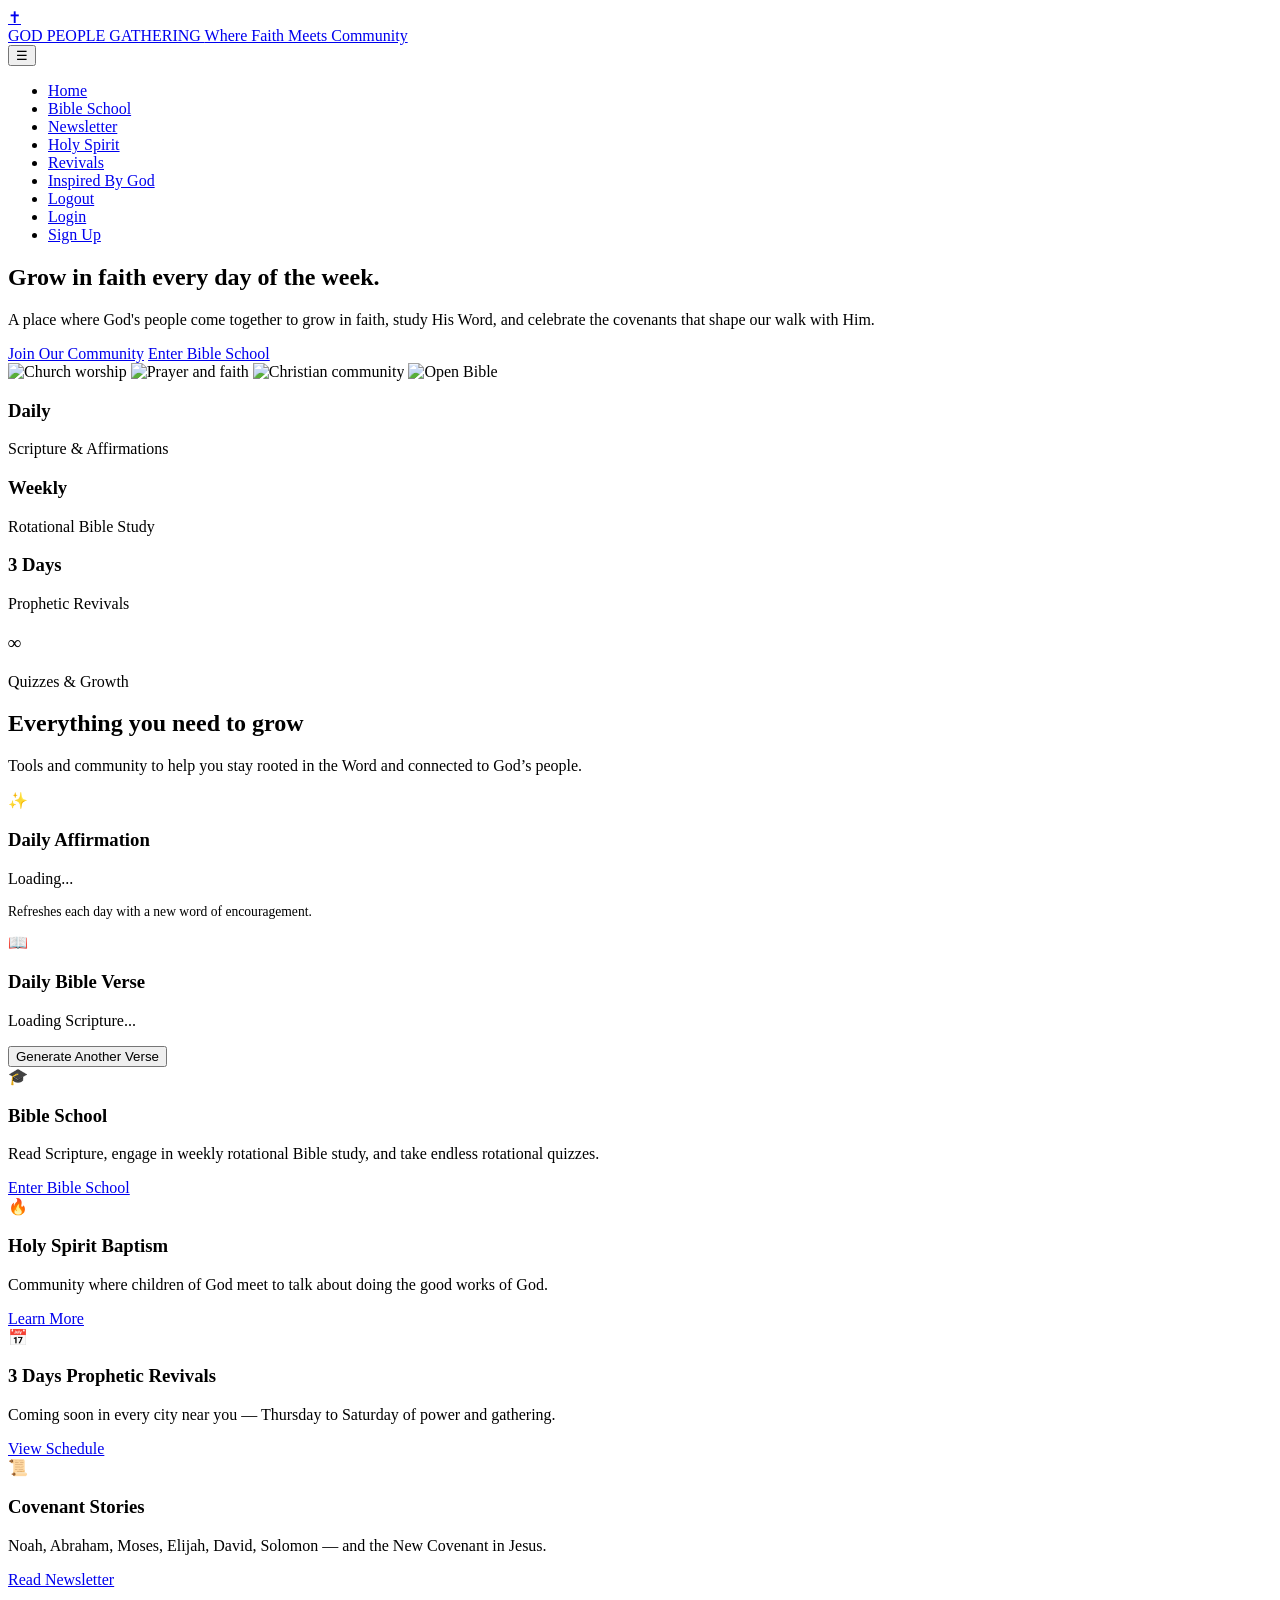
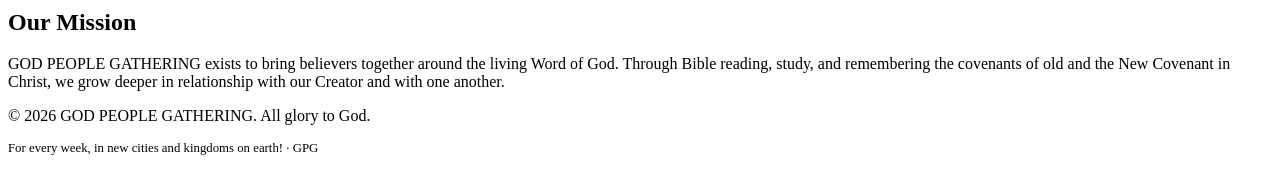
==== index.html @ 375986ec "Add files via upload" ====
<!DOCTYPE html>
<html lang="en">
<head>
  <meta charset="UTF-8">
  <meta name="viewport" content="width=device-width, initial-scale=1.0">
  <title>GOD PEOPLE GATHERING | Grow in Faith Every Day</title>
  <meta name="description" content="A place where God's people come together to grow in faith, study His Word, and celebrate the covenants that shape our walk with Him.">
  <link rel="stylesheet" href="css/styles.css">
</head>
<body>
  <header class="header">
    <div class="nav-container">
      <a href="index.html" class="logo">
        <div class="logo-icon">✝</div>
        <div class="logo-text">
          GOD PEOPLE GATHERING
          <span>Where Faith Meets Community</span>
        </div>
      </a>
      <button class="menu-toggle" aria-label="Menu" onclick="document.querySelector('.nav-links').classList.toggle('open')">☰</button>
      <ul class="nav-links">
        <li><a href="index.html" class="active">Home</a></li>
        <li><a href="bible-school.html">Bible School</a></li>
        <li><a href="newsletter.html">Newsletter</a></li>
        <li><a href="holy-spirit.html">Holy Spirit</a></li>
        <li><a href="revivals.html">Revivals</a></li>
        <li><a href="book.html">Inspired By God</a></li>
        <li class="hidden" data-auth><a href="#" onclick="logout(); return false;">Logout</a></li>
        <li data-guest><a href="login.html" class="btn-auth">Login</a></li>
        <li data-guest><a href="signup.html" class="btn-auth">Sign Up</a></li>
      </ul>
    </div>
  </header>

  <main class="main">
    <div id="member-welcome" class="member-welcome hidden"></div>

    <!-- Hero — Subsplash-style soft gradient -->
    <section class="hero">
      <h1>Grow in faith <span>every day of the week.</span></h1>
      <p>A place where God's people come together to grow in faith, study His Word, and celebrate the covenants that shape our walk with Him.</p>
      <div class="hero-ctas" data-guest>
        <a href="signup.html" class="btn btn-cta">Join Our Community</a>
        <a href="bible-school.html" class="btn btn-secondary">Enter Bible School</a>
      </div>
    </section>

    <!-- Image gallery -->
    <div class="home-gallery">
      <img src="https://images.unsplash.com/photo-1438232992991-995b7058bbb3?w=500&q=80" alt="Church worship">
      <img src="https://images.unsplash.com/photo-1507692049790-de58290a4334?w=500&q=80" alt="Prayer and faith">
      <img src="https://images.unsplash.com/photo-1529070538774-1843cb3265df?w=500&q=80" alt="Christian community">
      <img src="https://images.unsplash.com/photo-1529070538774-1843cb3265df?w=500&q=80" alt="Open Bible">
    </div>

    <!-- Stats bar -->
    <div class="stats-bar">
      <div class="stat-item">
        <h3>Daily</h3>
        <p>Scripture & Affirmations</p>
      </div>
      <div class="stat-item">
        <h3>Weekly</h3>
        <p>Rotational Bible Study</p>
      </div>
      <div class="stat-item">
        <h3>3 Days</h3>
        <p>Prophetic Revivals</p>
      </div>
      <div class="stat-item">
        <h3>∞</h3>
        <p>Quizzes & Growth</p>
      </div>
    </div>

    <!-- Feature cards -->
    <section class="features-section">
      <h2>Everything you need to grow</h2>
      <p>Tools and community to help you stay rooted in the Word and connected to God’s people.</p>
    </section>

    <div class="dashboard-cards">
      <div class="card">
        <div class="card-header">
          <div class="card-icon">✨</div>
          <h3>Daily Affirmation</h3>
        </div>
        <p class="affirmation-text" id="daily-affirmation">Loading...</p>
        <p style="font-size:0.85rem; color:var(--text-muted);">Refreshes each day with a new word of encouragement.</p>
      </div>

      <div class="card">
        <div class="card-header">
          <div class="card-icon">📖</div>
          <h3>Daily Bible Verse</h3>
        </div>
        <p class="verse-text" id="daily-verse">Loading Scripture...</p>
        <p class="verse-ref" id="daily-verse-ref"></p>
        <button class="btn btn-outline mt-1" id="random-verse-btn">Generate Another Verse</button>
      </div>

      <div class="card">
        <div class="card-header">
          <div class="card-icon">🎓</div>
          <h3>Bible School</h3>
        </div>
        <p style="color:var(--text-muted); margin-bottom:1rem;">Read Scripture, engage in weekly rotational Bible study, and take endless rotational quizzes.</p>
        <a href="bible-school.html" class="btn btn-primary">Enter Bible School</a>
      </div>

      <div class="card">
        <div class="card-header">
          <div class="card-icon">🔥</div>
          <h3>Holy Spirit Baptism</h3>
        </div>
        <p style="color:var(--text-muted); margin-bottom:1rem;">Community where children of God meet to talk about doing the good works of God.</p>
        <a href="holy-spirit.html" class="btn btn-primary">Learn More</a>
      </div>

      <div class="card">
        <div class="card-header">
          <div class="card-icon">📅</div>
          <h3>3 Days Prophetic Revivals</h3>
        </div>
        <p style="color:var(--text-muted); margin-bottom:1rem;">Coming soon in every city near you — Thursday to Saturday of power and gathering.</p>
        <a href="revivals.html" class="btn btn-primary">View Schedule</a>
      </div>

      <div class="card">
        <div class="card-header">
          <div class="card-icon">📜</div>
          <h3>Covenant Stories</h3>
        </div>
        <p style="color:var(--text-muted); margin-bottom:1rem;">Noah, Abraham, Moses, Elijah, David, Solomon — and the New Covenant in Jesus.</p>
        <a href="newsletter.html" class="btn btn-primary">Read Newsletter</a>
      </div>
    </div>

    <!-- Mission -->
    <section class="mission-section">
      <h2>Our Mission</h2>
      <p>
        GOD PEOPLE GATHERING exists to bring believers together around the living Word of God.
        Through Bible reading, study, and remembering the covenants of old and the New Covenant in Christ,
        we grow deeper in relationship with our Creator and with one another.
      </p>
    </section>
  </main>

  <footer class="footer">
    <p>© 2026 GOD PEOPLE GATHERING. All glory to God.</p>
    <p style="margin-top:0.4rem; font-size:0.8rem;">For every week, in new cities and kingdoms on earth! · GPG</p>
  </footer>

  <script src="js/app.js"></script>
</body>
</html>
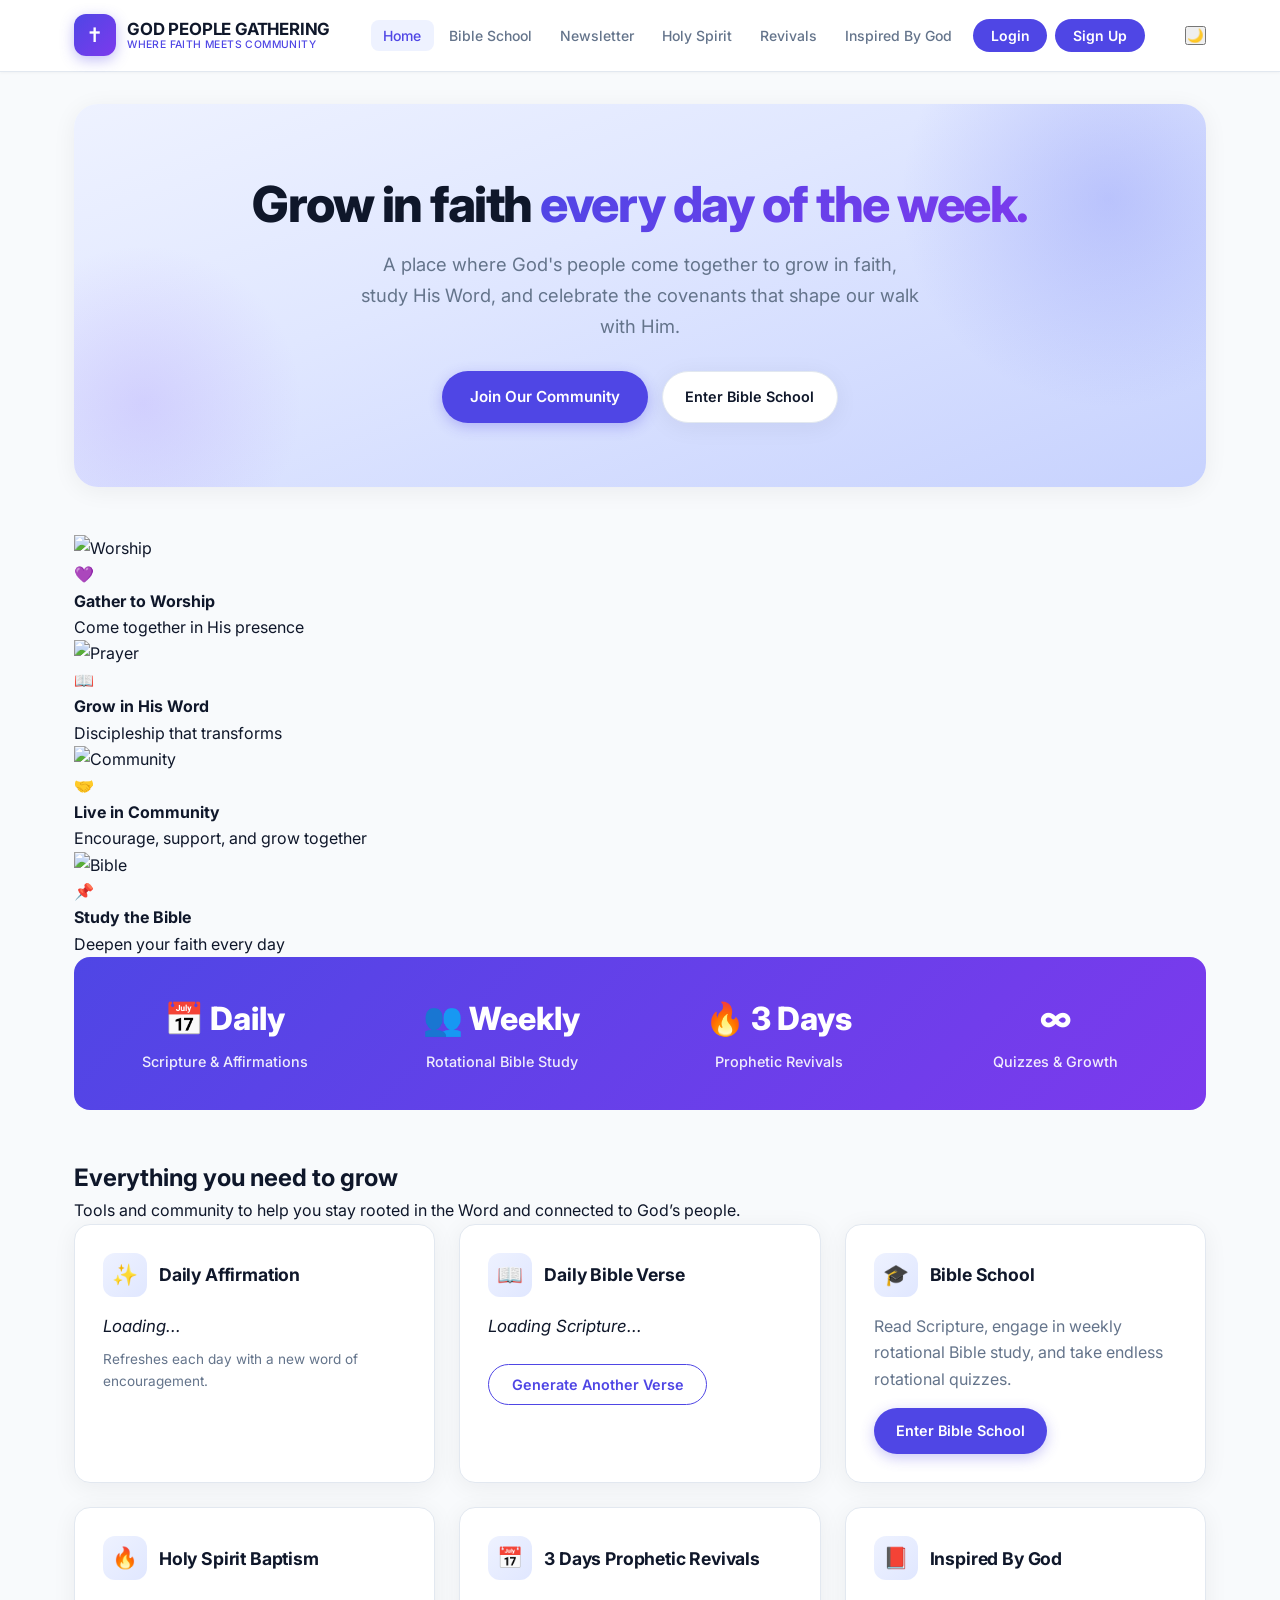
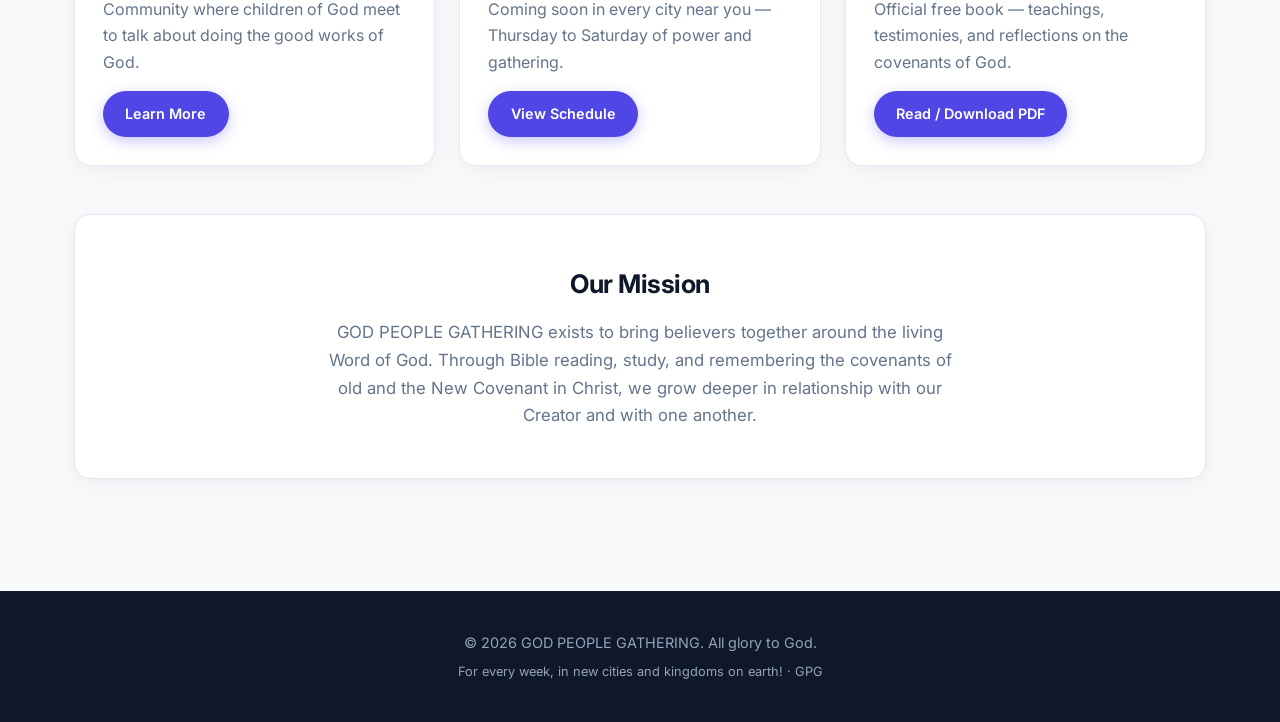
==== commit 425cbc25: "Add files via upload" ====
--- a/index.html
+++ b/index.html
@@ -6,6 +6,13 @@
   <title>GOD PEOPLE GATHERING | Grow in Faith Every Day</title>
   <meta name="description" content="A place where God's people come together to grow in faith, study His Word, and celebrate the covenants that shape our walk with Him.">
   <link rel="stylesheet" href="css/styles.css">
+  <script>
+    // Apply saved theme immediately to avoid flash
+    (function() {
+      const t = localStorage.getItem('gpg_theme') || 'light';
+      document.documentElement.setAttribute('data-theme', t);
+    })();
+  </script>
 </head>
 <body>
   <header class="header">
@@ -29,13 +36,14 @@
         <li data-guest><a href="login.html" class="btn-auth">Login</a></li>
         <li data-guest><a href="signup.html" class="btn-auth">Sign Up</a></li>
       </ul>
+      <button class="theme-toggle" id="theme-toggle" aria-label="Toggle dark mode" title="Toggle background color">🌙</button>
     </div>
   </header>
 
   <main class="main">
     <div id="member-welcome" class="member-welcome hidden"></div>
 
-    <!-- Hero — Subsplash-style soft gradient -->
+    <!-- Hero -->
     <section class="hero">
       <h1>Grow in faith <span>every day of the week.</span></h1>
       <p>A place where God's people come together to grow in faith, study His Word, and celebrate the covenants that shape our walk with Him.</p>
@@ -45,26 +53,54 @@
       </div>
     </section>
 
-    <!-- Image gallery -->
-    <div class="home-gallery">
-      <img src="https://images.unsplash.com/photo-1438232992991-995b7058bbb3?w=500&q=80" alt="Church worship">
-      <img src="https://images.unsplash.com/photo-1507692049790-de58290a4334?w=500&q=80" alt="Prayer and faith">
-      <img src="https://images.unsplash.com/photo-1529070538774-1843cb3265df?w=500&q=80" alt="Christian community">
-      <img src="https://images.unsplash.com/photo-1529070538774-1843cb3265df?w=500&q=80" alt="Open Bible">
+    <!-- Feature image cards (Imagine style) -->
+    <div class="feature-cards">
+      <div class="feature-card">
+        <img src="https://images.unsplash.com/photo-1438232992991-995b7058bbb3?w=500&q=80" alt="Worship">
+        <div class="fc-body">
+          <div class="fc-icon">💜</div>
+          <h4>Gather to Worship</h4>
+          <p>Come together in His presence</p>
+        </div>
+      </div>
+      <div class="feature-card">
+        <img src="https://images.unsplash.com/photo-1507692049790-de58290a4334?w=500&q=80" alt="Prayer">
+        <div class="fc-body">
+          <div class="fc-icon">📖</div>
+          <h4>Grow in His Word</h4>
+          <p>Discipleship that transforms</p>
+        </div>
+      </div>
+      <div class="feature-card">
+        <img src="https://images.unsplash.com/photo-1529156069898-49953e39b3ac?w=500&q=80" alt="Community">
+        <div class="fc-body">
+          <div class="fc-icon">🤝</div>
+          <h4>Live in Community</h4>
+          <p>Encourage, support, and grow together</p>
+        </div>
+      </div>
+      <div class="feature-card">
+        <img src="https://images.unsplash.com/photo-1529070538774-1843cb3265df?w=500&q=80" alt="Bible">
+        <div class="fc-body">
+          <div class="fc-icon">📌</div>
+          <h4>Study the Bible</h4>
+          <p>Deepen your faith every day</p>
+        </div>
+      </div>
     </div>
 
     <!-- Stats bar -->
     <div class="stats-bar">
       <div class="stat-item">
-        <h3>Daily</h3>
+        <h3>📅 Daily</h3>
         <p>Scripture & Affirmations</p>
       </div>
       <div class="stat-item">
-        <h3>Weekly</h3>
+        <h3>👥 Weekly</h3>
         <p>Rotational Bible Study</p>
       </div>
       <div class="stat-item">
-        <h3>3 Days</h3>
+        <h3>🔥 3 Days</h3>
         <p>Prophetic Revivals</p>
       </div>
       <div class="stat-item">
@@ -73,11 +109,11 @@
       </div>
     </div>
 
-    <!-- Feature cards -->
-    <section class="features-section">
+    <!-- Everything you need -->
+    <div class="section-heading">
       <h2>Everything you need to grow</h2>
       <p>Tools and community to help you stay rooted in the Word and connected to God’s people.</p>
-    </section>
+    </div>
 
     <div class="dashboard-cards">
       <div class="card">
@@ -128,11 +164,11 @@
 
       <div class="card">
         <div class="card-header">
-          <div class="card-icon">📜</div>
-          <h3>Covenant Stories</h3>
+          <div class="card-icon">📕</div>
+          <h3>Inspired By God</h3>
         </div>
-        <p style="color:var(--text-muted); margin-bottom:1rem;">Noah, Abraham, Moses, Elijah, David, Solomon — and the New Covenant in Jesus.</p>
-        <a href="newsletter.html" class="btn btn-primary">Read Newsletter</a>
+        <p style="color:var(--text-muted); margin-bottom:1rem;">Official free book — teachings, testimonies, and reflections on the covenants of God.</p>
+        <a href="book.html" class="btn btn-primary">Read / Download PDF</a>
       </div>
     </div>
 
--- a/css/styles.css
+++ b/css/styles.css
@@ -0,0 +1,703 @@
+/* GOD PEOPLE GATHERING — Subsplash-inspired clean modern design */
+@import url('https://fonts.googleapis.com/css2?family=Inter:wght@400;500;600;700;800&display=swap');
+
+:root {
+  --bg: #f8fafc;
+  --bg-card: #ffffff;
+  --bg-elevated: #f1f5f9;
+  --primary: #4f46e5;
+  --primary-dark: #4338ca;
+  --primary-light: #818cf8;
+  --accent: #6366f1;
+  --blue: #3b82f6;
+  --blue-soft: #60a5fa;
+  --yellow: #f59e0b;
+  --gold: #fbbf24;
+  --text: #0f172a;
+  --text-muted: #64748b;
+  --text-light: #94a3b8;
+  --border: #e2e8f0;
+  --success: #10b981;
+  --error: #ef4444;
+  --shadow: 0 4px 24px rgba(15, 23, 42, 0.06);
+  --shadow-lg: 0 12px 40px rgba(15, 23, 42, 0.1);
+  --radius: 16px;
+  --radius-sm: 10px;
+  --transition: all 0.25s ease;
+}
+
+* {
+  margin: 0;
+  padding: 0;
+  box-sizing: border-box;
+}
+
+body {
+  font-family: 'Inter', system-ui, -apple-system, sans-serif;
+  background: var(--bg);
+  color: var(--text);
+  line-height: 1.65;
+  min-height: 100vh;
+  -webkit-font-smoothing: antialiased;
+}
+
+/* ========== HEADER ========== */
+.header {
+  background: rgba(255, 255, 255, 0.92);
+  backdrop-filter: blur(12px);
+  border-bottom: 1px solid var(--border);
+  position: sticky;
+  top: 0;
+  z-index: 1000;
+  box-shadow: 0 1px 3px rgba(0,0,0,0.04);
+}
+
+.nav-container {
+  max-width: 1180px;
+  margin: 0 auto;
+  padding: 0.9rem 1.5rem;
+  display: flex;
+  align-items: center;
+  justify-content: space-between;
+  gap: 1rem;
+}
+
+.logo {
+  display: flex;
+  align-items: center;
+  gap: 0.7rem;
+  text-decoration: none;
+  color: var(--text);
+}
+
+.logo-icon {
+  width: 42px;
+  height: 42px;
+  background: linear-gradient(135deg, #4f46e5, #7c3aed);
+  border-radius: 12px;
+  display: flex;
+  align-items: center;
+  justify-content: center;
+  font-size: 1.25rem;
+  font-weight: bold;
+  color: #fff;
+  box-shadow: 0 4px 14px rgba(79, 70, 229, 0.35);
+}
+
+.logo-text {
+  font-size: 1.05rem;
+  font-weight: 700;
+  letter-spacing: -0.2px;
+  color: var(--text);
+  line-height: 1.2;
+}
+
+.logo-text span {
+  display: block;
+  font-size: 0.65rem;
+  font-weight: 500;
+  color: var(--primary);
+  letter-spacing: 0.4px;
+  text-transform: uppercase;
+}
+
+.nav-links {
+  display: flex;
+  list-style: none;
+  gap: 0.15rem;
+  align-items: center;
+  flex-wrap: wrap;
+}
+
+.nav-links a {
+  color: var(--text-muted);
+  text-decoration: none;
+  padding: 0.45rem 0.8rem;
+  border-radius: 8px;
+  font-weight: 500;
+  font-size: 0.875rem;
+  transition: var(--transition);
+}
+
+.nav-links a:hover,
+.nav-links a.active {
+  background: #eef2ff;
+  color: var(--primary);
+}
+
+.nav-links .btn-auth {
+  background: var(--primary);
+  color: #fff !important;
+  font-weight: 600;
+  margin-left: 0.35rem;
+  padding: 0.5rem 1.1rem;
+  border-radius: 999px;
+}
+
+.nav-links .btn-auth:hover {
+  background: var(--primary-dark);
+  color: #fff !important;
+}
+
+.menu-toggle {
+  display: none;
+  background: none;
+  border: none;
+  color: var(--text);
+  font-size: 1.6rem;
+  cursor: pointer;
+  padding: 0.25rem;
+}
+
+/* ========== MAIN ========== */
+.main {
+  max-width: 1180px;
+  margin: 0 auto;
+  padding: 0 1.5rem 3rem;
+  min-height: calc(100vh - 160px);
+}
+
+/* ========== HERO (Subsplash-style) ========== */
+.hero {
+  background: linear-gradient(160deg, #eef2ff 0%, #e0e7ff 40%, #c7d2fe 100%);
+  border-radius: 24px;
+  padding: 4.5rem 2.5rem 4rem;
+  text-align: center;
+  margin: 2rem 0 3rem;
+  position: relative;
+  overflow: hidden;
+  box-shadow: var(--shadow);
+}
+
+.hero::before {
+  content: '';
+  position: absolute;
+  top: -30%;
+  right: -10%;
+  width: 420px;
+  height: 420px;
+  background: radial-gradient(circle, rgba(129, 140, 248, 0.35) 0%, transparent 70%);
+  border-radius: 50%;
+  pointer-events: none;
+}
+
+.hero::after {
+  content: '';
+  position: absolute;
+  bottom: -20%;
+  left: -8%;
+  width: 320px;
+  height: 320px;
+  background: radial-gradient(circle, rgba(167, 139, 250, 0.25) 0%, transparent 70%);
+  border-radius: 50%;
+  pointer-events: none;
+}
+
+.hero h1 {
+  font-size: clamp(2rem, 5vw, 3.1rem);
+  font-weight: 800;
+  margin-bottom: 1rem;
+  position: relative;
+  color: var(--text);
+  letter-spacing: -0.03em;
+  line-height: 1.15;
+}
+
+.hero h1 span {
+  background: linear-gradient(135deg, #4f46e5, #7c3aed);
+  -webkit-background-clip: text;
+  -webkit-text-fill-color: transparent;
+  background-clip: text;
+}
+
+.hero p {
+  font-size: 1.15rem;
+  color: var(--text-muted);
+  max-width: 560px;
+  margin: 0 auto 1.75rem;
+  position: relative;
+  line-height: 1.7;
+}
+
+.hero-ctas {
+  display: flex;
+  gap: 0.85rem;
+  justify-content: center;
+  flex-wrap: wrap;
+  position: relative;
+}
+
+/* ========== BUTTONS ========== */
+.btn {
+  display: inline-flex;
+  align-items: center;
+  justify-content: center;
+  gap: 0.4rem;
+  padding: 0.7rem 1.4rem;
+  border-radius: 999px;
+  font-weight: 600;
+  font-size: 0.9rem;
+  text-decoration: none;
+  border: none;
+  cursor: pointer;
+  transition: var(--transition);
+  font-family: inherit;
+}
+
+.btn-primary {
+  background: var(--primary);
+  color: #fff;
+  box-shadow: 0 4px 14px rgba(79, 70, 229, 0.3);
+}
+
+.btn-primary:hover {
+  background: var(--primary-dark);
+  transform: translateY(-1px);
+  box-shadow: 0 6px 18px rgba(79, 70, 229, 0.35);
+}
+
+.btn-gold,
+.btn-cta {
+  background: var(--primary);
+  color: #fff;
+  box-shadow: 0 4px 14px rgba(79, 70, 229, 0.3);
+  padding: 0.85rem 1.75rem;
+  font-size: 0.95rem;
+}
+
+.btn-gold:hover,
+.btn-cta:hover {
+  background: var(--primary-dark);
+  transform: translateY(-1px);
+}
+
+.btn-outline {
+  background: transparent;
+  color: var(--primary);
+  border: 1.5px solid var(--primary);
+}
+
+.btn-outline:hover {
+  background: #eef2ff;
+}
+
+.btn-secondary {
+  background: #fff;
+  color: var(--text);
+  border: 1.5px solid var(--border);
+  box-shadow: var(--shadow);
+}
+
+.btn-secondary:hover {
+  border-color: var(--primary-light);
+  color: var(--primary);
+}
+
+.mt-1 { margin-top: 0.75rem; }
+
+/* ========== GALLERY ========== */
+.home-gallery {
+  display: grid;
+  grid-template-columns: repeat(4, 1fr);
+  gap: 1rem;
+  margin-bottom: 3rem;
+}
+
+.home-gallery img {
+  width: 100%;
+  height: 160px;
+  object-fit: cover;
+  border-radius: var(--radius);
+  box-shadow: var(--shadow);
+  transition: var(--transition);
+}
+
+.home-gallery img:hover {
+  transform: scale(1.02);
+  box-shadow: var(--shadow-lg);
+}
+
+/* ========== DASHBOARD CARDS ========== */
+.dashboard-cards {
+  display: grid;
+  grid-template-columns: repeat(auto-fit, minmax(300px, 1fr));
+  gap: 1.5rem;
+  margin-bottom: 3rem;
+}
+
+.card {
+  background: var(--bg-card);
+  border-radius: var(--radius);
+  padding: 1.75rem;
+  box-shadow: var(--shadow);
+  border: 1px solid var(--border);
+  transition: var(--transition);
+}
+
+.card:hover {
+  box-shadow: var(--shadow-lg);
+  border-color: #c7d2fe;
+  transform: translateY(-2px);
+}
+
+.card-header {
+  display: flex;
+  align-items: center;
+  gap: 0.75rem;
+  margin-bottom: 1rem;
+}
+
+.card-icon {
+  width: 44px;
+  height: 44px;
+  background: linear-gradient(135deg, #eef2ff, #e0e7ff);
+  border-radius: 12px;
+  display: flex;
+  align-items: center;
+  justify-content: center;
+  font-size: 1.3rem;
+  flex-shrink: 0;
+}
+
+.card h3 {
+  font-size: 1.1rem;
+  font-weight: 700;
+  color: var(--text);
+  letter-spacing: -0.01em;
+}
+
+.affirmation-text,
+.verse-text {
+  font-size: 1.05rem;
+  color: var(--text);
+  margin-bottom: 0.5rem;
+  line-height: 1.6;
+  font-style: italic;
+}
+
+.verse-ref {
+  font-size: 0.9rem;
+  color: var(--primary);
+  font-weight: 600;
+  margin-bottom: 0.75rem;
+}
+
+/* ========== MISSION / SECTION ========== */
+.mission-section {
+  background: var(--bg-card);
+  border-radius: var(--radius);
+  padding: 3rem 2.5rem;
+  text-align: center;
+  border: 1px solid var(--border);
+  box-shadow: var(--shadow);
+  margin-bottom: 2rem;
+}
+
+.mission-section h2 {
+  font-size: 1.6rem;
+  font-weight: 700;
+  color: var(--text);
+  margin-bottom: 0.85rem;
+  letter-spacing: -0.02em;
+}
+
+.mission-section p {
+  max-width: 640px;
+  margin: 0 auto;
+  color: var(--text-muted);
+  font-size: 1.05rem;
+}
+
+/* ========== STATS BAR (Subsplash-style) ========== */
+.stats-bar {
+  display: grid;
+  grid-template-columns: repeat(auto-fit, minmax(140px, 1fr));
+  gap: 1.5rem;
+  background: linear-gradient(135deg, #4f46e5, #7c3aed);
+  border-radius: var(--radius);
+  padding: 2.25rem 1.5rem;
+  margin-bottom: 3rem;
+  color: #fff;
+  text-align: center;
+}
+
+.stat-item h3 {
+  font-size: 2rem;
+  font-weight: 800;
+  margin-bottom: 0.25rem;
+}
+
+.stat-item p {
+  font-size: 0.9rem;
+  opacity: 0.9;
+  font-weight: 500;
+}
+
+/* ========== FEATURE GRID (tools style) ========== */
+.features-section {
+  margin-bottom: 3rem;
+}
+
+.features-section > h2 {
+  text-align: center;
+  font-size: 1.75rem;
+  font-weight: 800;
+  margin-bottom: 0.5rem;
+  letter-spacing: -0.02em;
+}
+
+.features-section > p {
+  text-align: center;
+  color: var(--text-muted);
+  max-width: 520px;
+  margin: 0 auto 2rem;
+}
+
+/* ========== FOOTER ========== */
+.footer {
+  background: #0f172a;
+  color: #94a3b8;
+  text-align: center;
+  padding: 2.5rem 1.5rem;
+  margin-top: 2rem;
+}
+
+.footer p {
+  font-size: 0.9rem;
+}
+
+.footer a {
+  color: #a5b4fc;
+  text-decoration: none;
+}
+
+/* ========== MEMBER WELCOME ========== */
+.member-welcome {
+  background: linear-gradient(135deg, #eef2ff, #e0e7ff);
+  border: 1px solid #c7d2fe;
+  border-radius: var(--radius);
+  padding: 1rem 1.5rem;
+  margin: 1.5rem 0 0;
+  font-weight: 500;
+  color: var(--primary-dark);
+}
+
+.hidden {
+  display: none !important;
+}
+
+/* ========== FORMS (login/signup) ========== */
+.auth-container {
+  max-width: 420px;
+  margin: 3rem auto;
+  background: var(--bg-card);
+  border-radius: var(--radius);
+  padding: 2.5rem;
+  box-shadow: var(--shadow-lg);
+  border: 1px solid var(--border);
+}
+
+.auth-container h1 {
+  font-size: 1.6rem;
+  font-weight: 700;
+  margin-bottom: 0.5rem;
+  text-align: center;
+}
+
+.auth-container .subtitle {
+  text-align: center;
+  color: var(--text-muted);
+  margin-bottom: 1.75rem;
+  font-size: 0.95rem;
+}
+
+.form-group {
+  margin-bottom: 1.15rem;
+}
+
+.form-group label {
+  display: block;
+  font-weight: 600;
+  font-size: 0.875rem;
+  margin-bottom: 0.4rem;
+  color: var(--text);
+}
+
+.form-group input,
+.form-group select,
+.form-group textarea {
+  width: 100%;
+  padding: 0.7rem 1rem;
+  border: 1.5px solid var(--border);
+  border-radius: var(--radius-sm);
+  font-size: 0.95rem;
+  font-family: inherit;
+  transition: var(--transition);
+  background: #fff;
+  color: var(--text);
+}
+
+.form-group input:focus,
+.form-group select:focus,
+.form-group textarea:focus {
+  outline: none;
+  border-color: var(--primary);
+  box-shadow: 0 0 0 3px rgba(79, 70, 229, 0.15);
+}
+
+.form-error {
+  color: var(--error);
+  font-size: 0.85rem;
+  margin-top: 0.35rem;
+}
+
+.form-success {
+  color: var(--success);
+  font-size: 0.9rem;
+  text-align: center;
+  margin-bottom: 1rem;
+}
+
+/* ========== BIBLE SCHOOL & OTHER PAGES ========== */
+.page-hero {
+  text-align: center;
+  padding: 2.5rem 1rem 1.5rem;
+}
+
+.page-hero h1 {
+  font-size: 2rem;
+  font-weight: 800;
+  letter-spacing: -0.02em;
+  margin-bottom: 0.5rem;
+}
+
+.page-hero p {
+  color: var(--text-muted);
+  max-width: 560px;
+  margin: 0 auto;
+}
+
+.bible-controls {
+  display: flex;
+  gap: 0.75rem;
+  flex-wrap: wrap;
+  margin-bottom: 1.5rem;
+  align-items: center;
+}
+
+.bible-controls select {
+  padding: 0.6rem 1rem;
+  border: 1.5px solid var(--border);
+  border-radius: var(--radius-sm);
+  font-family: inherit;
+  font-size: 0.9rem;
+  background: #fff;
+}
+
+#bible-text {
+  background: var(--bg-card);
+  border: 1px solid var(--border);
+  border-radius: var(--radius);
+  padding: 1.75rem;
+  box-shadow: var(--shadow);
+  line-height: 1.8;
+}
+
+.verse {
+  margin-bottom: 0.6rem;
+}
+
+.verse-num {
+  font-weight: 700;
+  color: var(--primary);
+  margin-right: 0.4rem;
+  font-size: 0.85rem;
+}
+
+.study-card,
+.quiz-card {
+  background: var(--bg-card);
+  border: 1px solid var(--border);
+  border-radius: var(--radius);
+  padding: 1.5rem;
+  margin-bottom: 1.25rem;
+  box-shadow: var(--shadow);
+}
+
+.study-card h3 {
+  font-size: 1.15rem;
+  margin-bottom: 0.5rem;
+  color: var(--primary);
+}
+
+/* ========== NEWSLETTER / CONTENT PAGES ========== */
+.content-block {
+  background: var(--bg-card);
+  border: 1px solid var(--border);
+  border-radius: var(--radius);
+  padding: 2rem;
+  margin-bottom: 1.5rem;
+  box-shadow: var(--shadow);
+}
+
+.content-block h2 {
+  font-size: 1.35rem;
+  font-weight: 700;
+  margin-bottom: 0.75rem;
+  color: var(--text);
+}
+
+.content-block h3 {
+  font-size: 1.1rem;
+  font-weight: 600;
+  margin: 1.25rem 0 0.5rem;
+  color: var(--primary);
+}
+
+/* ========== RESPONSIVE ========== */
+@media (max-width: 900px) {
+  .home-gallery {
+    grid-template-columns: repeat(2, 1fr);
+  }
+  .nav-links {
+    display: none;
+  }
+  .nav-links.open {
+    display: flex;
+    flex-direction: column;
+    position: absolute;
+    top: 100%;
+    left: 0;
+    right: 0;
+    background: #fff;
+    border-bottom: 1px solid var(--border);
+    padding: 1rem;
+    box-shadow: var(--shadow-lg);
+    z-index: 999;
+  }
+  .menu-toggle {
+    display: block;
+  }
+}
+
+@media (max-width: 600px) {
+  .hero {
+    padding: 3rem 1.25rem;
+    border-radius: 18px;
+  }
+  .home-gallery {
+    grid-template-columns: 1fr 1fr;
+    gap: 0.6rem;
+  }
+  .home-gallery img {
+    height: 120px;
+  }
+  .dashboard-cards {
+    grid-template-columns: 1fr;
+  }
+  .stats-bar {
+    grid-template-columns: 1fr 1fr;
+  }
+}
+
+.text-center { text-align: center; }
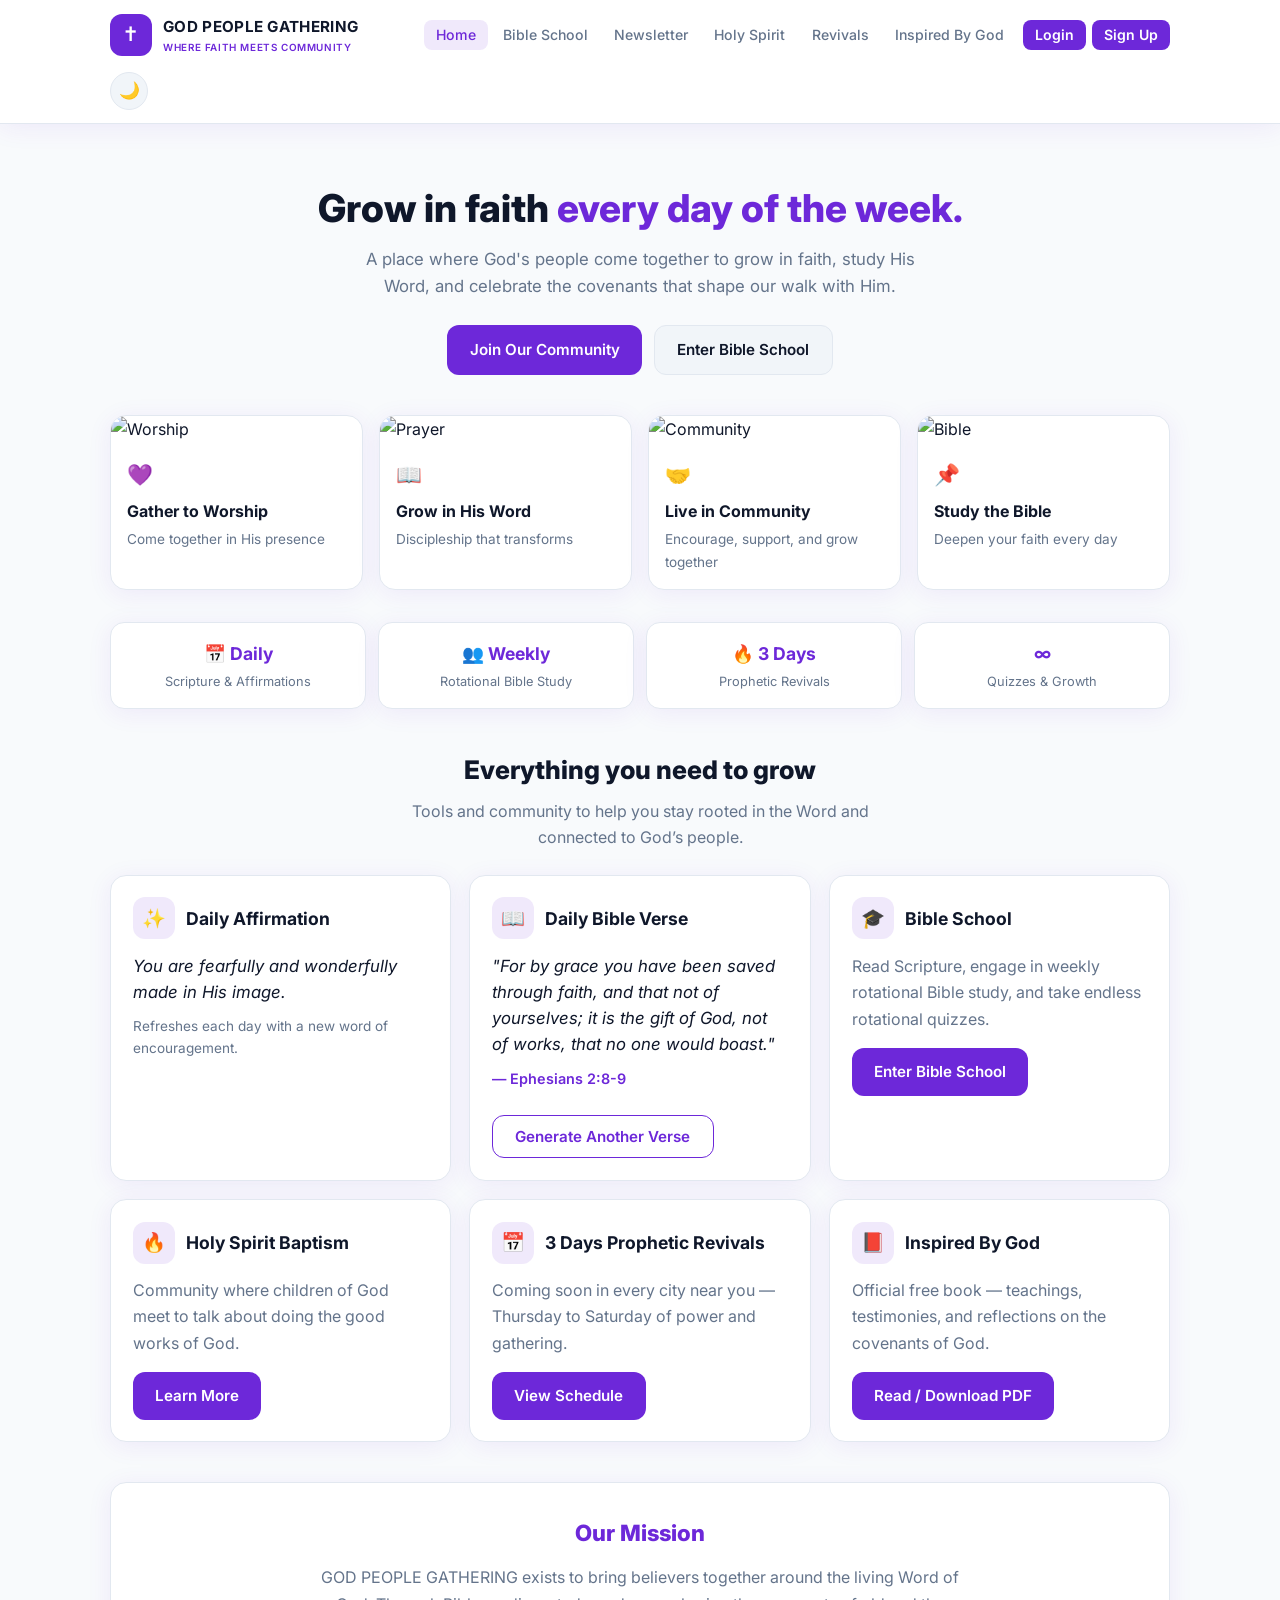
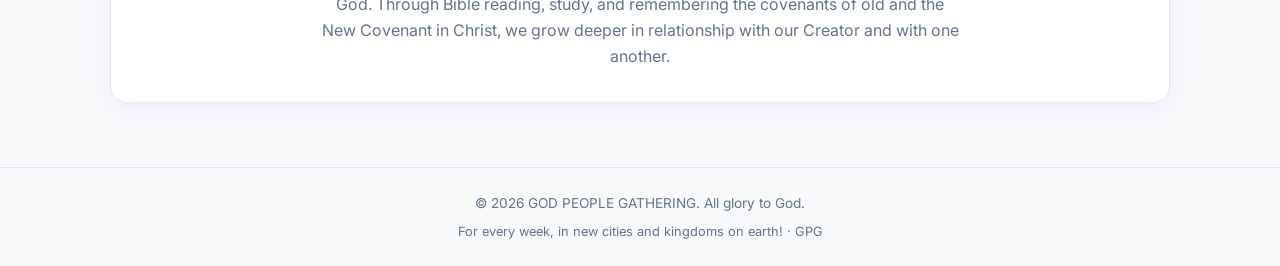
==== commit 545639cf: "Update index.html" ====
--- a/index.html
+++ b/index.html
@@ -5,14 +5,364 @@
   <meta name="viewport" content="width=device-width, initial-scale=1.0">
   <title>GOD PEOPLE GATHERING | Grow in Faith Every Day</title>
   <meta name="description" content="A place where God's people come together to grow in faith, study His Word, and celebrate the covenants that shape our walk with Him.">
-  <link rel="stylesheet" href="css/styles.css">
+  <link rel="preconnect" href="https://fonts.googleapis.com">
+  <link href="https://fonts.googleapis.com/css2?family=Inter:wght@400;500;600;700;800&display=swap" rel="stylesheet">
   <script>
-    // Apply saved theme immediately to avoid flash
     (function() {
       const t = localStorage.getItem('gpg_theme') || 'light';
       document.documentElement.setAttribute('data-theme', t);
     })();
   </script>
+  <style>
+    :root {
+      --bg: #f8fafc;
+      --bg-card: #ffffff;
+      --bg-elevated: #f1f5f9;
+      --primary: #6d28d9;
+      --primary-dark: #5b21b6;
+      --primary-light: #8b5cf6;
+      --accent: #7c3aed;
+      --text: #0f172a;
+      --text-muted: #64748b;
+      --text-light: #94a3b8;
+      --border: #e2e8f0;
+      --success: #10b981;
+      --error: #ef4444;
+      --shadow: 0 4px 24px rgba(109, 40, 217, 0.08);
+      --radius: 16px;
+      --transition: all 0.25s ease;
+    }
+    [data-theme="dark"] {
+      --bg: #0f172a;
+      --bg-card: #1e293b;
+      --bg-elevated: #334155;
+      --text: #f1f5f9;
+      --text-muted: #94a3b8;
+      --text-light: #64748b;
+      --border: #334155;
+      --shadow: 0 4px 24px rgba(0,0,0,0.4);
+    }
+    * { margin: 0; padding: 0; box-sizing: border-box; }
+    body {
+      font-family: 'Inter', system-ui, -apple-system, sans-serif;
+      background: var(--bg);
+      color: var(--text);
+      line-height: 1.65;
+      min-height: 100vh;
+    }
+    .header {
+      background: var(--bg-card);
+      border-bottom: 1px solid var(--border);
+      position: sticky;
+      top: 0;
+      z-index: 100;
+      box-shadow: var(--shadow);
+    }
+    .nav-container {
+      max-width: 1100px;
+      margin: 0 auto;
+      padding: 0.85rem 1.25rem;
+      display: flex;
+      align-items: center;
+      justify-content: space-between;
+      gap: 1rem;
+      flex-wrap: wrap;
+    }
+    .logo {
+      display: flex;
+      align-items: center;
+      gap: 0.7rem;
+      text-decoration: none;
+      color: var(--text);
+    }
+    .logo-icon {
+      width: 42px;
+      height: 42px;
+      background: var(--primary);
+      border-radius: 12px;
+      display: flex;
+      align-items: center;
+      justify-content: center;
+      font-size: 1.25rem;
+      color: #fff;
+      font-weight: 700;
+    }
+    .logo-text {
+      font-size: 0.95rem;
+      font-weight: 700;
+      letter-spacing: 0.3px;
+    }
+    .logo-text span {
+      display: block;
+      font-size: 0.62rem;
+      color: var(--primary);
+      font-weight: 600;
+      letter-spacing: 0.6px;
+      text-transform: uppercase;
+    }
+    .nav-links {
+      display: flex;
+      list-style: none;
+      gap: 0.15rem;
+      align-items: center;
+      flex-wrap: wrap;
+    }
+    .nav-links a {
+      color: var(--text-muted);
+      text-decoration: none;
+      padding: 0.4rem 0.75rem;
+      border-radius: 8px;
+      font-weight: 500;
+      font-size: 0.88rem;
+      transition: var(--transition);
+    }
+    .nav-links a:hover,
+    .nav-links a.active {
+      background: rgba(109, 40, 217, 0.1);
+      color: var(--primary);
+    }
+    .nav-links .btn-auth {
+      background: var(--primary);
+      color: #fff !important;
+      font-weight: 600;
+      margin-left: 0.25rem;
+    }
+    .nav-links .btn-auth:hover {
+      background: var(--primary-dark);
+      color: #fff !important;
+    }
+    .menu-toggle {
+      display: none;
+      background: none;
+      border: none;
+      color: var(--primary);
+      font-size: 1.5rem;
+      cursor: pointer;
+    }
+    .theme-toggle {
+      background: var(--bg-elevated);
+      border: 1px solid var(--border);
+      border-radius: 50%;
+      width: 38px;
+      height: 38px;
+      font-size: 1.05rem;
+      cursor: pointer;
+      display: flex;
+      align-items: center;
+      justify-content: center;
+    }
+    .main {
+      max-width: 1100px;
+      margin: 0 auto;
+      padding: 1.75rem 1.25rem 3rem;
+    }
+    .member-welcome {
+      background: rgba(109, 40, 217, 0.08);
+      border: 1px solid rgba(109, 40, 217, 0.2);
+      border-radius: 12px;
+      padding: 0.85rem 1.1rem;
+      margin-bottom: 1.5rem;
+      text-align: center;
+      color: var(--primary);
+      font-weight: 600;
+    }
+    .hidden { display: none !important; }
+    .hero {
+      text-align: center;
+      padding: 2rem 0 2.5rem;
+    }
+    .hero h1 {
+      font-size: clamp(1.7rem, 4vw, 2.4rem);
+      font-weight: 800;
+      line-height: 1.25;
+      margin-bottom: 0.85rem;
+    }
+    .hero h1 span { color: var(--primary); }
+    .hero p {
+      color: var(--text-muted);
+      font-size: 1.05rem;
+      max-width: 560px;
+      margin: 0 auto 1.5rem;
+    }
+    .hero-ctas {
+      display: flex;
+      gap: 0.75rem;
+      justify-content: center;
+      flex-wrap: wrap;
+    }
+    .btn {
+      display: inline-flex;
+      align-items: center;
+      justify-content: center;
+      padding: 0.7rem 1.4rem;
+      border-radius: 12px;
+      font-size: 0.95rem;
+      font-weight: 600;
+      font-family: inherit;
+      cursor: pointer;
+      border: none;
+      text-decoration: none;
+      transition: var(--transition);
+    }
+    .btn-cta, .btn-primary {
+      background: var(--primary);
+      color: #fff;
+    }
+    .btn-cta:hover, .btn-primary:hover { background: var(--primary-dark); }
+    .btn-secondary {
+      background: var(--bg-elevated);
+      color: var(--text);
+      border: 1.5px solid var(--border);
+    }
+    .btn-secondary:hover { border-color: var(--primary); color: var(--primary); }
+    .btn-outline {
+      background: transparent;
+      color: var(--primary);
+      border: 1.5px solid var(--primary);
+    }
+    .btn-outline:hover { background: var(--primary); color: #fff; }
+    .feature-cards {
+      display: grid;
+      grid-template-columns: repeat(auto-fit, minmax(220px, 1fr));
+      gap: 1rem;
+      margin-bottom: 2rem;
+    }
+    .feature-card {
+      background: var(--bg-card);
+      border: 1px solid var(--border);
+      border-radius: var(--radius);
+      overflow: hidden;
+      box-shadow: var(--shadow);
+    }
+    .feature-card img {
+      width: 100%;
+      height: 140px;
+      object-fit: cover;
+    }
+    .fc-body { padding: 1rem; }
+    .fc-icon { font-size: 1.3rem; margin-bottom: 0.35rem; }
+    .fc-body h4 { font-size: 1rem; font-weight: 700; margin-bottom: 0.25rem; }
+    .fc-body p { font-size: 0.85rem; color: var(--text-muted); }
+    .stats-bar {
+      display: grid;
+      grid-template-columns: repeat(4, 1fr);
+      gap: 0.75rem;
+      margin-bottom: 2.5rem;
+      text-align: center;
+    }
+    .stat-item {
+      background: var(--bg-card);
+      border: 1px solid var(--border);
+      border-radius: 14px;
+      padding: 1rem 0.5rem;
+      box-shadow: var(--shadow);
+    }
+    .stat-item h3 { font-size: 1.1rem; font-weight: 700; color: var(--primary); margin-bottom: 0.2rem; }
+    .stat-item p { font-size: 0.8rem; color: var(--text-muted); }
+    .section-heading {
+      text-align: center;
+      margin-bottom: 1.5rem;
+    }
+    .section-heading h2 {
+      font-size: 1.6rem;
+      font-weight: 800;
+      margin-bottom: 0.4rem;
+    }
+    .section-heading p {
+      color: var(--text-muted);
+      font-size: 1rem;
+      max-width: 480px;
+      margin: 0 auto;
+    }
+    .dashboard-cards {
+      display: grid;
+      grid-template-columns: repeat(auto-fit, minmax(280px, 1fr));
+      gap: 1.15rem;
+      margin-bottom: 2.5rem;
+    }
+    .card {
+      background: var(--bg-card);
+      border: 1px solid var(--border);
+      border-radius: var(--radius);
+      padding: 1.35rem;
+      box-shadow: var(--shadow);
+    }
+    .card-header {
+      display: flex;
+      align-items: center;
+      gap: 0.7rem;
+      margin-bottom: 0.85rem;
+    }
+    .card-icon {
+      width: 42px;
+      height: 42px;
+      background: rgba(109, 40, 217, 0.1);
+      border-radius: 12px;
+      display: flex;
+      align-items: center;
+      justify-content: center;
+      font-size: 1.2rem;
+    }
+    .card-header h3 {
+      font-size: 1.1rem;
+      font-weight: 700;
+    }
+    .affirmation-text, .verse-text {
+      font-size: 1.05rem;
+      font-style: italic;
+      color: var(--text);
+      margin-bottom: 0.6rem;
+      min-height: 2.5em;
+      line-height: 1.55;
+    }
+    .verse-ref {
+      font-size: 0.9rem;
+      font-weight: 600;
+      color: var(--primary);
+      margin-bottom: 0.75rem;
+    }
+    .mt-1 { margin-top: 0.75rem; }
+    .mission-section {
+      text-align: center;
+      padding: 2rem 1.5rem;
+      background: var(--bg-card);
+      border: 1px solid var(--border);
+      border-radius: var(--radius);
+      box-shadow: var(--shadow);
+    }
+    .mission-section h2 {
+      font-size: 1.4rem;
+      font-weight: 800;
+      margin-bottom: 0.75rem;
+      color: var(--primary);
+    }
+    .mission-section p {
+      color: var(--text-muted);
+      max-width: 640px;
+      margin: 0 auto;
+      font-size: 1rem;
+    }
+    .footer {
+      text-align: center;
+      padding: 1.5rem;
+      color: var(--text-muted);
+      font-size: 0.85rem;
+      border-top: 1px solid var(--border);
+      margin-top: 1rem;
+    }
+    @media (max-width: 768px) {
+      .menu-toggle { display: block; }
+      .nav-links {
+        display: none;
+        width: 100%;
+        flex-direction: column;
+        padding: 0.75rem 0;
+      }
+      .nav-links.open { display: flex; }
+      .nav-links a { width: 100%; text-align: center; }
+      .stats-bar { grid-template-columns: 1fr 1fr; }
+    }
+  </style>
 </head>
 <body>
   <header class="header">
@@ -43,7 +393,6 @@
   <main class="main">
     <div id="member-welcome" class="member-welcome hidden"></div>
 
-    <!-- Hero -->
     <section class="hero">
       <h1>Grow in faith <span>every day of the week.</span></h1>
       <p>A place where God's people come together to grow in faith, study His Word, and celebrate the covenants that shape our walk with Him.</p>
@@ -53,10 +402,9 @@
       </div>
     </section>
 
-    <!-- Feature image cards (Imagine style) -->
     <div class="feature-cards">
       <div class="feature-card">
-        <img src="https://images.unsplash.com/photo-1438232992991-995b7058bbb3?w=500&q=80" alt="Worship">
+        <img src="https://images.unsplash.com/photo-1438232992991-995b7058bbb3?w=500&q=80" alt="Worship" loading="lazy">
         <div class="fc-body">
           <div class="fc-icon">💜</div>
           <h4>Gather to Worship</h4>
@@ -64,7 +412,7 @@
         </div>
       </div>
       <div class="feature-card">
-        <img src="https://images.unsplash.com/photo-1507692049790-de58290a4334?w=500&q=80" alt="Prayer">
+        <img src="https://images.unsplash.com/photo-1507692049790-de58290a4334?w=500&q=80" alt="Prayer" loading="lazy">
         <div class="fc-body">
           <div class="fc-icon">📖</div>
           <h4>Grow in His Word</h4>
@@ -72,7 +420,7 @@
         </div>
       </div>
       <div class="feature-card">
-        <img src="https://images.unsplash.com/photo-1529156069898-49953e39b3ac?w=500&q=80" alt="Community">
+        <img src="https://images.unsplash.com/photo-1529156069898-49953e39b3ac?w=500&q=80" alt="Community" loading="lazy">
         <div class="fc-body">
           <div class="fc-icon">🤝</div>
           <h4>Live in Community</h4>
@@ -80,7 +428,7 @@
         </div>
       </div>
       <div class="feature-card">
-        <img src="https://images.unsplash.com/photo-1529070538774-1843cb3265df?w=500&q=80" alt="Bible">
+        <img src="https://images.unsplash.com/photo-1529070538774-1843cb3265df?w=500&q=80" alt="Bible" loading="lazy">
         <div class="fc-body">
           <div class="fc-icon">📌</div>
           <h4>Study the Bible</h4>
@@ -89,7 +437,6 @@
       </div>
     </div>
 
-    <!-- Stats bar -->
     <div class="stats-bar">
       <div class="stat-item">
         <h3>📅 Daily</h3>
@@ -109,7 +456,6 @@
       </div>
     </div>
 
-    <!-- Everything you need -->
     <div class="section-heading">
       <h2>Everything you need to grow</h2>
       <p>Tools and community to help you stay rooted in the Word and connected to God’s people.</p>
@@ -172,7 +518,6 @@
       </div>
     </div>
 
-    <!-- Mission -->
     <section class="mission-section">
       <h2>Our Mission</h2>
       <p>
@@ -188,6 +533,180 @@
     <p style="margin-top:0.4rem; font-size:0.8rem;">For every week, in new cities and kingdoms on earth! · GPG</p>
   </footer>
 
-  <script src="js/app.js"></script>
+  <script>
+  (function () {
+    'use strict';
+
+    /* ===== THEME ===== */
+    const root = document.documentElement;
+    const themeBtn = document.getElementById('theme-toggle');
+    if (themeBtn) {
+      const t = root.getAttribute('data-theme') || 'light';
+      themeBtn.textContent = t === 'dark' ? '☀️' : '🌙';
+      themeBtn.addEventListener('click', function () {
+        const next = root.getAttribute('data-theme') === 'dark' ? 'light' : 'dark';
+        root.setAttribute('data-theme', next);
+        localStorage.setItem('gpg_theme', next);
+        themeBtn.textContent = next === 'dark' ? '☀️' : '🌙';
+      });
+    }
+
+    /* ===== AUTH (simple localStorage) ===== */
+    const AUTH_KEY = 'gpg_users';
+    const SESSION_KEY = 'gpg_session';
+
+    function getSession() {
+      try { return JSON.parse(localStorage.getItem(SESSION_KEY) || 'null'); } catch { return null; }
+    }
+    window.logout = function () {
+      localStorage.removeItem(SESSION_KEY);
+      updateNavAuth();
+      window.location.href = 'index.html';
+    };
+    function updateNavAuth() {
+      const session = getSession();
+      document.querySelectorAll('[data-auth]').forEach(el => el.classList.toggle('hidden', !session));
+      document.querySelectorAll('[data-guest]').forEach(el => el.classList.toggle('hidden', !!session));
+      const welcome = document.getElementById('member-welcome');
+      if (welcome) {
+        if (session) {
+          welcome.classList.remove('hidden');
+          welcome.textContent = 'Welcome back, ' + session.name + '!';
+        } else {
+          welcome.classList.add('hidden');
+        }
+      }
+    }
+    updateNavAuth();
+
+    /* ===== DAILY AFFIRMATION ===== */
+    const AFFIRMATIONS = [
+      "God's love for you is everlasting and unchanging.",
+      "You are fearfully and wonderfully made in His image.",
+      "The Lord is your strength and your shield today.",
+      "Walk by faith, not by sight — He goes before you.",
+      "His mercies are new every morning. Great is His faithfulness.",
+      "You are more than a conqueror through Him who loves you.",
+      "The joy of the Lord is your strength.",
+      "Cast all your anxiety on Him because He cares for you.",
+      "Be still and know that He is God.",
+      "Nothing can separate you from the love of God in Christ Jesus.",
+      "The Lord will fight for you; you need only to be still.",
+      "He who began a good work in you will carry it to completion.",
+      "God is our refuge and strength, an ever-present help in trouble.",
+      "In all things God works for the good of those who love Him.",
+      "The Lord is close to the brokenhearted and saves those who are crushed in spirit."
+    ];
+
+    function getTodayKey() {
+      const d = new Date();
+      return d.getFullYear() + '-' + (d.getMonth() + 1) + '-' + d.getDate();
+    }
+    function hashCode(str) {
+      let h = 0;
+      for (let i = 0; i < str.length; i++) h = ((h << 5) - h) + str.charCodeAt(i) | 0;
+      return h;
+    }
+    function getDailyAffirmation() {
+      const key = getTodayKey();
+      const idx = Math.abs(hashCode(key + 'affirm')) % AFFIRMATIONS.length;
+      return AFFIRMATIONS[idx];
+    }
+
+    const affirmEl = document.getElementById('daily-affirmation');
+    if (affirmEl) {
+      affirmEl.textContent = getDailyAffirmation();
+    }
+
+    /* ===== DAILY BIBLE VERSE ===== */
+    const VERSE_REFS = [
+      'John 3:16', 'Psalm 23:1', 'Philippians 4:13', 'Romans 8:28', 'Isaiah 40:31',
+      'Jeremiah 29:11', 'Proverbs 3:5-6', 'Matthew 6:33', '2 Timothy 1:7', 'Psalm 46:10',
+      'John 14:6', 'Romans 12:2', 'Ephesians 2:8-9', 'Hebrews 11:1', '1 John 4:8',
+      'Psalm 119:105', 'Matthew 11:28', 'Isaiah 41:10', 'Joshua 1:9', 'Romans 5:8'
+    ];
+
+    const FALLBACK_VERSES = {
+      'John 3:16': 'For God so loved the world, that he gave his one and only Son, that whoever believes in him should not perish, but have eternal life.',
+      'Psalm 23:1': 'The LORD is my shepherd; I shall not want.',
+      'Philippians 4:13': 'I can do all things through Christ who strengthens me.',
+      'Romans 8:28': 'We know that all things work together for good for those who love God, for those who are called according to his purpose.',
+      'Isaiah 40:31': 'But those who wait for the LORD will renew their strength. They will mount up with wings like eagles. They will run, and not be weary. They will walk, and not faint.',
+      'Jeremiah 29:11': 'For I know the thoughts that I think toward you, says the LORD, thoughts of peace, and not of evil, to give you hope and a future.',
+      'Proverbs 3:5-6': 'Trust in the LORD with all your heart, and don’t lean on your own understanding. In all your ways acknowledge him, and he will make your paths straight.',
+      'Matthew 6:33': 'But seek first God’s Kingdom and his righteousness; and all these things will be given to you as well.',
+      '2 Timothy 1:7': 'For God didn’t give us a spirit of fear, but of power, love, and self-control.',
+      'Psalm 46:10': 'Be still, and know that I am God. I will be exalted among the nations. I will be exalted in the earth.',
+      'John 14:6': 'Jesus said to him, “I am the way, the truth, and the life. No one comes to the Father, except through me.”',
+      'Romans 12:2': 'Don’t be conformed to this world, but be transformed by the renewing of your mind, so that you may prove what is the good, well-pleasing, and perfect will of God.',
+      'Ephesians 2:8-9': 'For by grace you have been saved through faith, and that not of yourselves; it is the gift of God, not of works, that no one would boast.',
+      'Hebrews 11:1': 'Now faith is assurance of things hoped for, proof of things not seen.',
+      '1 John 4:8': 'He who doesn’t love doesn’t know God, for God is love.',
+      'Psalm 119:105': 'Your word is a lamp to my feet, and a light for my path.',
+      'Matthew 11:28': 'Come to me, all you who labor and are heavily burdened, and I will give you rest.',
+      'Isaiah 41:10': 'Don’t you be afraid, for I am with you. Don’t be dismayed, for I am your God. I will strengthen you. Yes, I will help you. Yes, I will uphold you with the right hand of my righteousness.',
+      'Joshua 1:9': 'Haven’t I commanded you? Be strong and courageous. Don’t be afraid. Don’t be dismayed, for the LORD your God is with you wherever you go.',
+      'Romans 5:8': 'But God commends his own love toward us, in that while we were yet sinners, Christ died for us.'
+    };
+
+    async function fetchVerse(ref) {
+      try {
+        const res = await fetch('https://bible-api.com/' + encodeURIComponent(ref) + '?translation=web');
+        if (!res.ok) throw new Error('API');
+        const data = await res.json();
+        return {
+          reference: data.reference || ref,
+          text: (data.text || '').trim().replace(/\n+/g, ' ')
+        };
+      } catch (e) {
+        return {
+          reference: ref,
+          text: FALLBACK_VERSES[ref] || 'For God so loved the world, that he gave his one and only Son, that whoever believes in him should not perish, but have eternal life.'
+        };
+      }
+    }
+
+    async function getDailyVerse() {
+      const today = getTodayKey();
+      const storedDate = localStorage.getItem('gpg_verse_date');
+      if (storedDate === today) {
+        try {
+          const v = JSON.parse(localStorage.getItem('gpg_daily_verse'));
+          if (v && v.text) return v;
+        } catch (e) {}
+      }
+      const idx = Math.abs(hashCode(today + 'verse')) % VERSE_REFS.length;
+      const ref = VERSE_REFS[idx];
+      const verse = await fetchVerse(ref);
+      localStorage.setItem('gpg_verse_date', today);
+      localStorage.setItem('gpg_daily_verse', JSON.stringify(verse));
+      return verse;
+    }
+
+    async function showVerse(verse) {
+      const verseEl = document.getElementById('daily-verse');
+      const refEl = document.getElementById('daily-verse-ref');
+      if (verseEl) verseEl.textContent = '"' + verse.text + '"';
+      if (refEl) refEl.textContent = '— ' + verse.reference;
+    }
+
+    // Load daily verse immediately
+    getDailyVerse().then(showVerse);
+
+    // Generate another verse button
+    const randomBtn = document.getElementById('random-verse-btn');
+    if (randomBtn) {
+      randomBtn.addEventListener('click', async function () {
+        randomBtn.disabled = true;
+        randomBtn.textContent = 'Loading...';
+        const ref = VERSE_REFS[Math.floor(Math.random() * VERSE_REFS.length)];
+        const verse = await fetchVerse(ref);
+        showVerse(verse);
+        randomBtn.disabled = false;
+        randomBtn.textContent = 'Generate Another Verse';
+      });
+    }
+  })();
+  </script>
 </body>
 </html>
